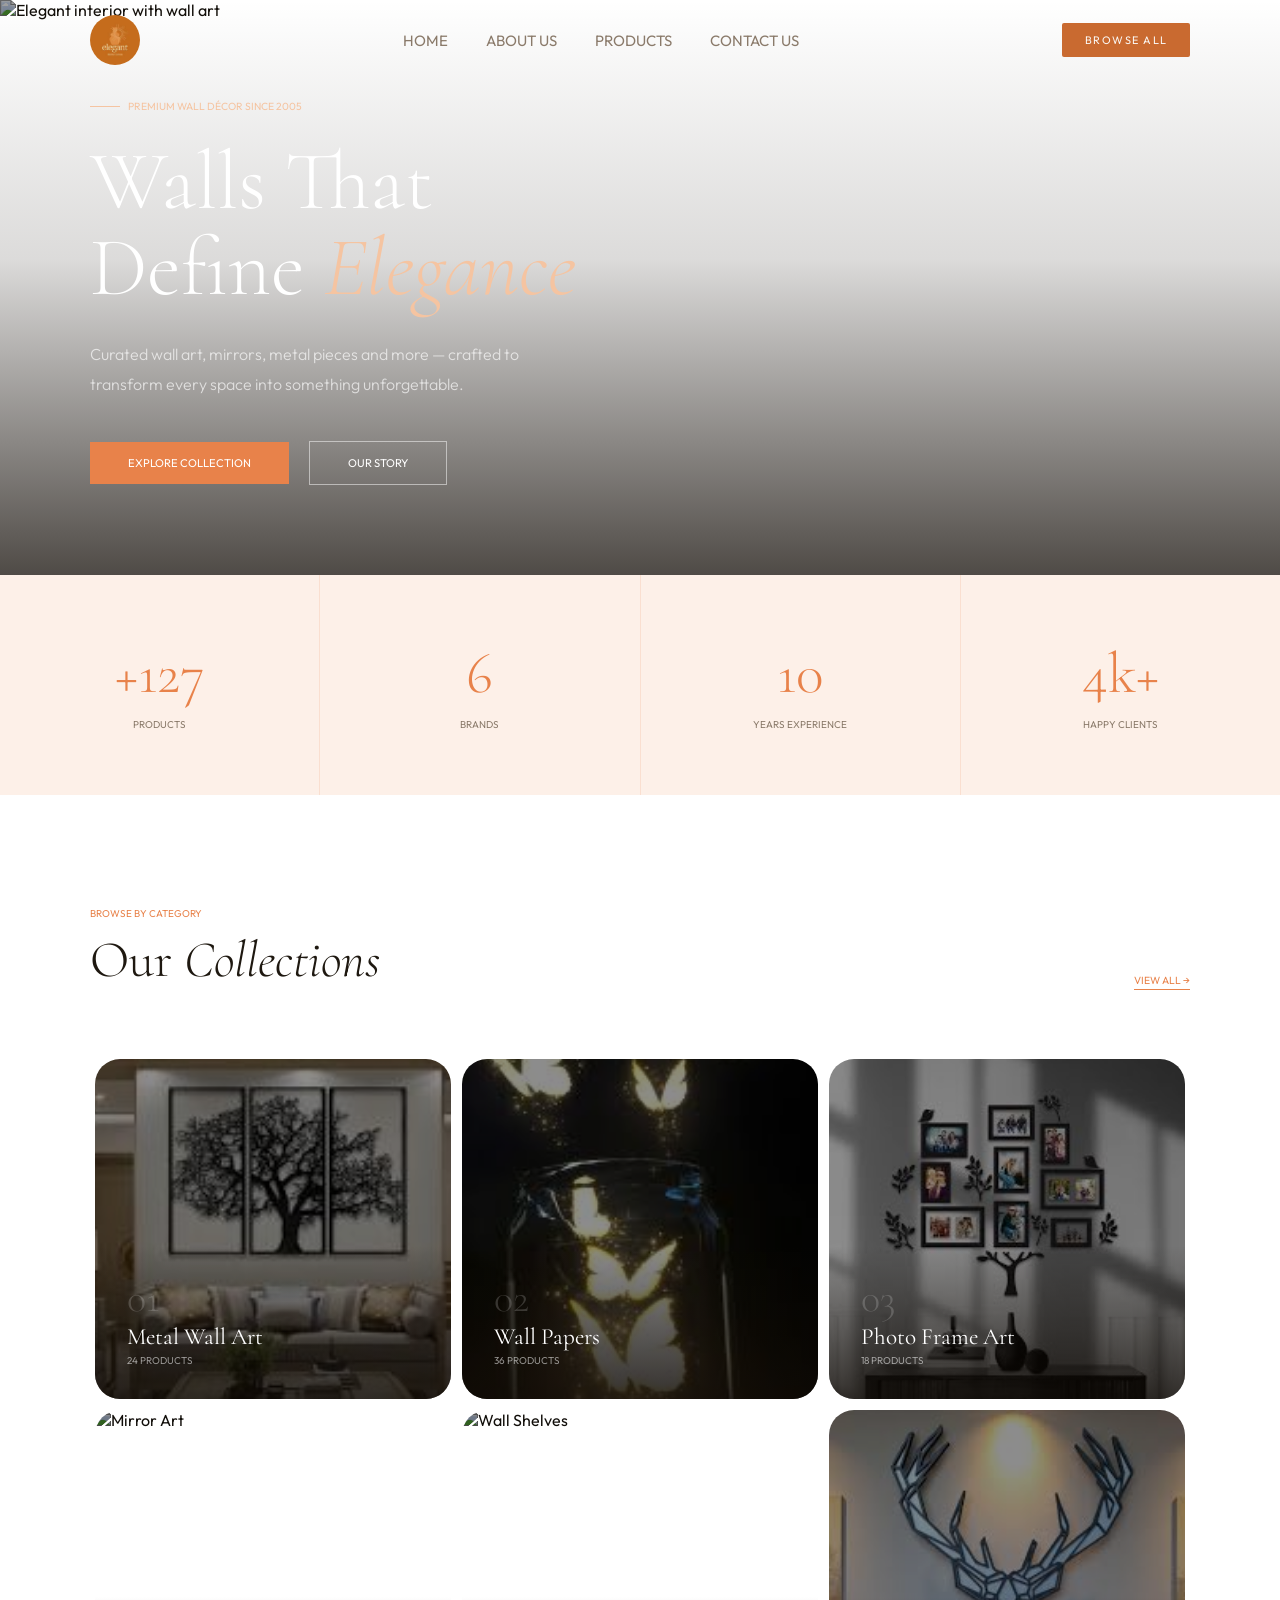
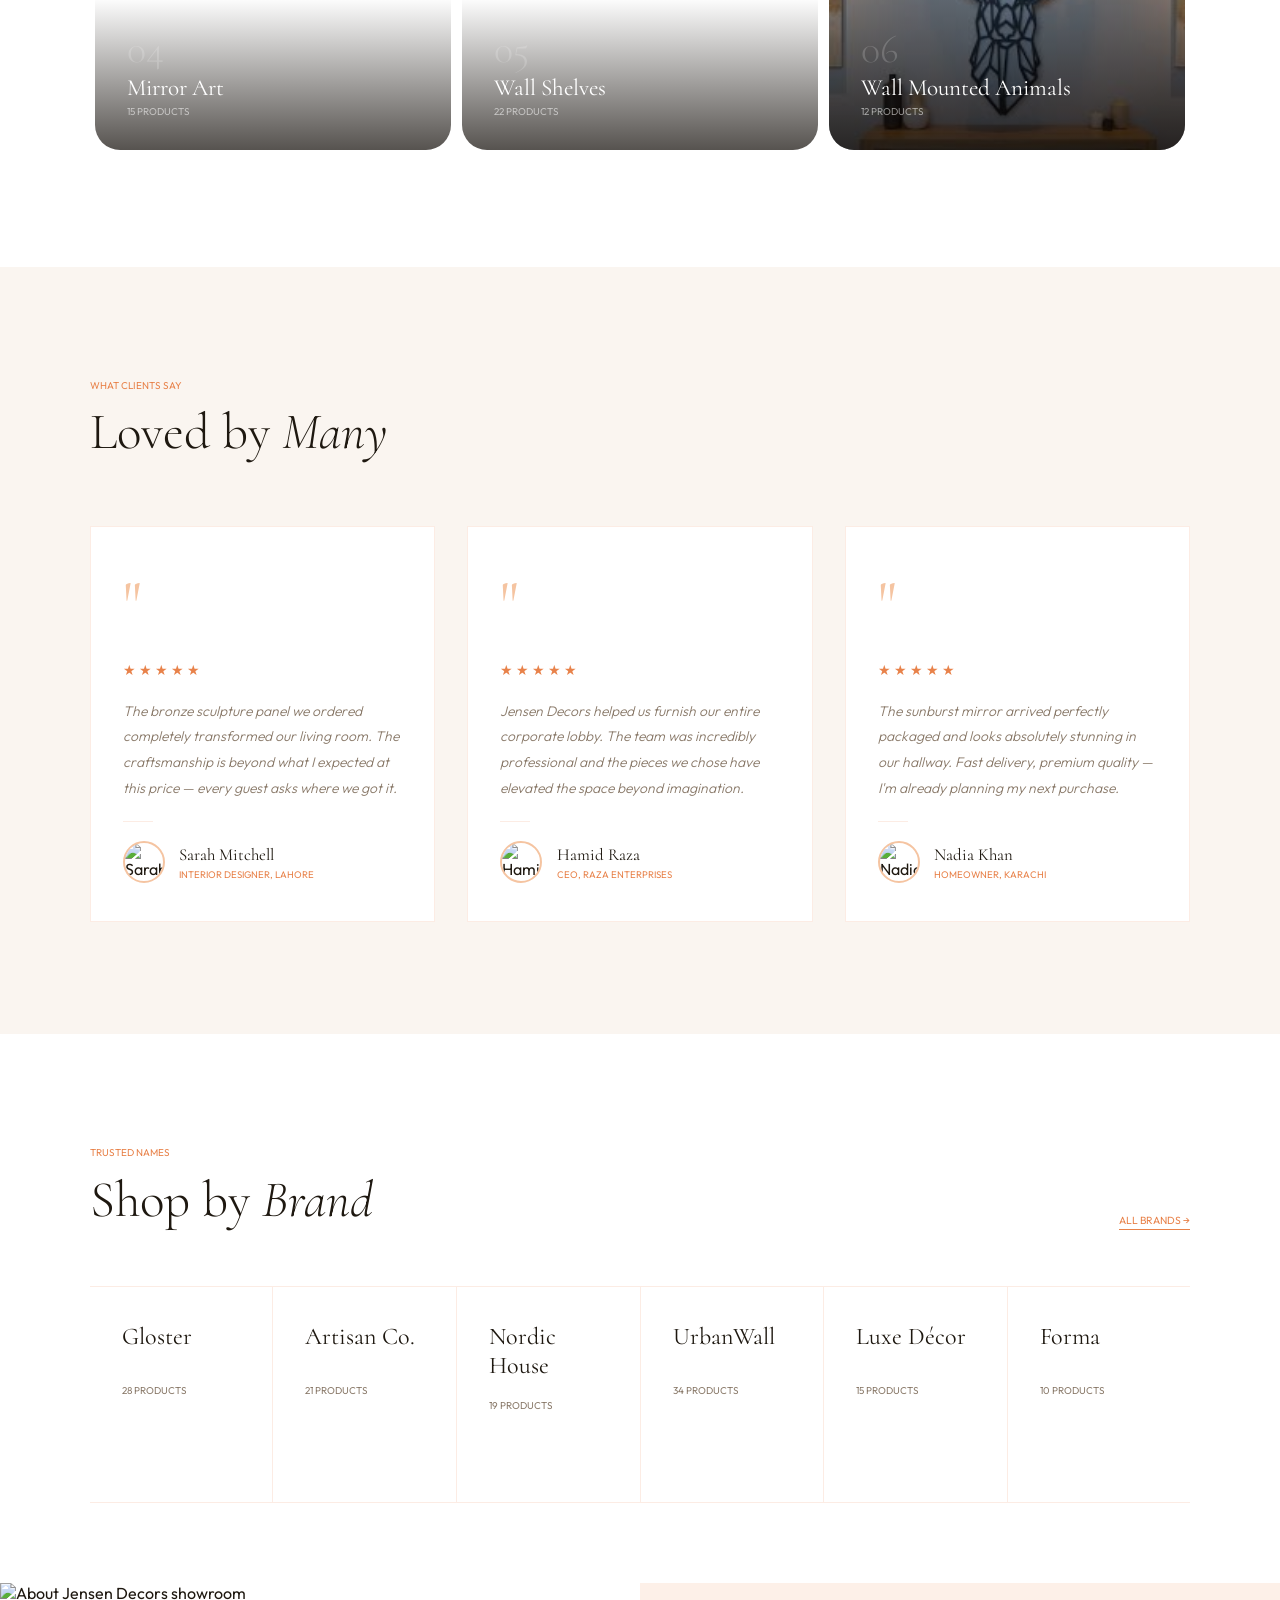
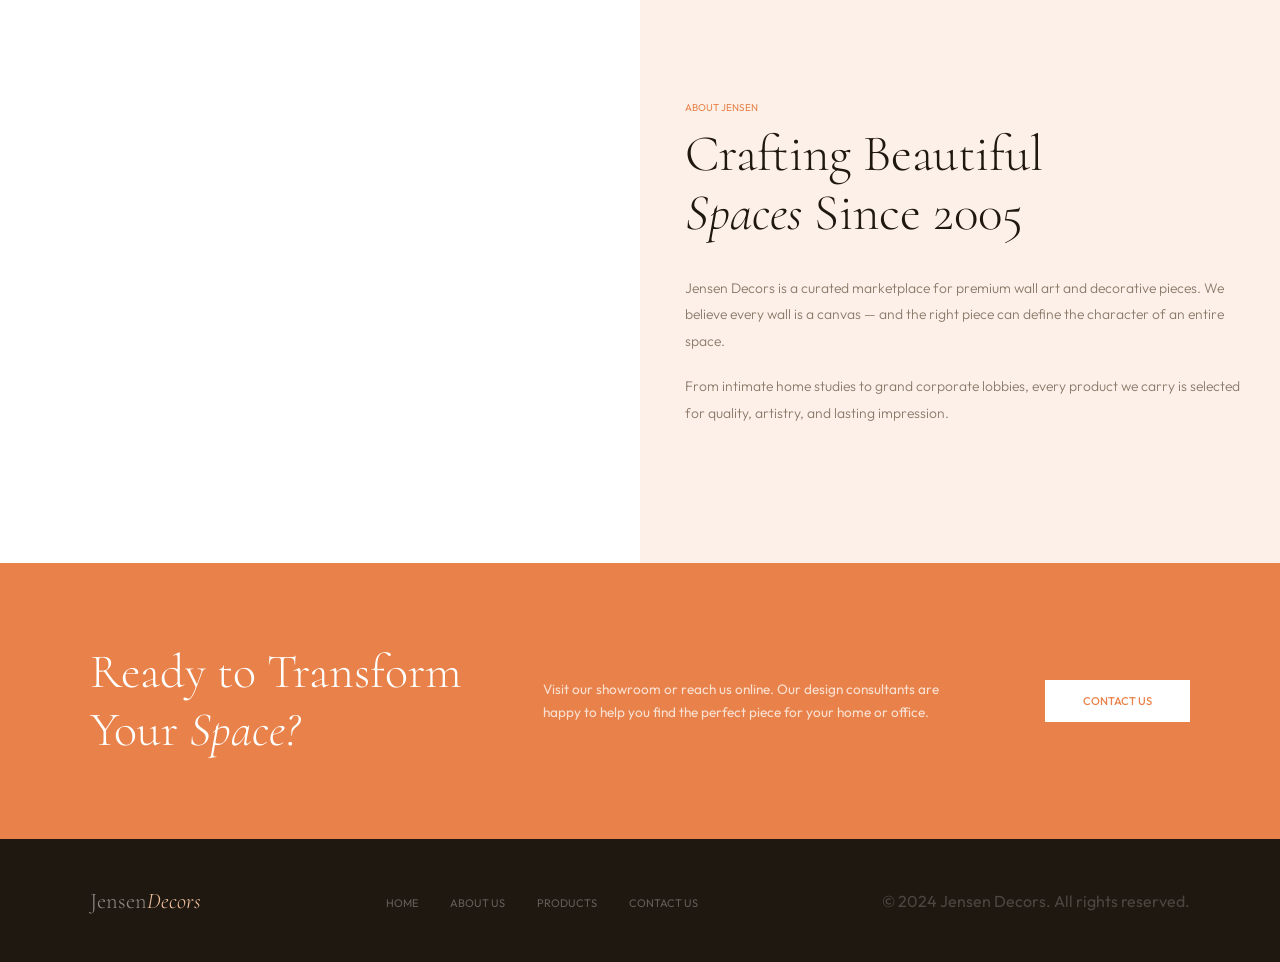
==== index.html @ 9421e1d6 "project of jenson" ====
<!DOCTYPE html>
<html lang="en">

<head>
  <meta charset="UTF-8" />
  <meta name="viewport" content="width=device-width, initial-scale=1.0" />
  <title>Jensen Decors — Premium Wall Art</title>
  <link
    href="https://fonts.googleapis.com/css2?family=Cormorant:ital,wght@0,300;0,400;0,500;1,300;1,400&family=Outfit:wght@300;400;500&display=swap"
    rel="stylesheet" />
  <link rel="stylesheet" href="CSS/index.css">
  <style>
 
  </style>
</head>

<body>

  <!-- NAV -->
  <nav id="nav">
    <img src="Images/Logo.jpg" alt="Logo" class="logo">
    <ul class="nav-menu">
      <li><a href="index.html">Home</a></li>
      <li><a href="about.html">About Us</a></li>
      <li><a href="products.html">Products</a></li>
      <li><a href="contact.html">Contact Us</a></li>
    </ul>
    <a class="nav-cta" href="products.html">Browse All</a>
    <button class="hbg" id="hbg" aria-label="Toggle menu" aria-expanded="false">
      <span></span><span></span><span></span>
    </button>
  </nav>

  <!-- MOBILE NAV DRAWER -->
  <div class="mob-nav" id="mobNav" role="navigation" aria-label="Mobile navigation">
    <a href="index.html">Home</a>
    <a href="about.html">About Us</a>
    <a href="products.html">Product</a>
    <a href="contact.html">Contact Us</a>
  </div>

  <!-- HERO -->
  <section id="hero">
    <div class="hero-img">
      <img src="https://images.unsplash.com/photo-1586023492125-27b2c045efd7?w=1800&q=80"
        alt="Elegant interior with wall art" />
    </div>
    <div class="hero-overlay"></div>
    <div class="hero-content">
      <div class="hero-tag">Premium Wall Décor Since 2005</div>
      <h1 class="hero-h1">Walls That<br>Define <em>Elegance</em></h1>
      <p class="hero-sub">Curated wall art, mirrors, metal pieces and more — crafted to transform every space into
        something unforgettable.</p>
      <div class="hero-btns">
        <a class="btn-o" href="#categories">Explore Collection</a>
        <a class="btn-w" href="about.html">Our Story</a>
      </div>
    </div>
  </section>

  <!-- STRIP -->
  <div class="strip reveal">
    <div class="strip-item">
      <div class="strip-num">+127</div>
      <div class="strip-label">Products</div>
    </div>
    <div class="strip-item">
      <div class="strip-num">6</div>
      <div class="strip-label">Brands</div>
    </div>
    <div class="strip-item">
      <div class="strip-num">10</div>
      <div class="strip-label">Years Experience</div>
    </div>
    <div class="strip-item">
      <div class="strip-num">4k+</div>
      <div class="strip-label">Happy Clients</div>
    </div>
  </div>

  <!-- CATEGORIES -->
  <section class="sec" id="categories">
    <div class="cat-header reveal">
      <div>
        <div class="eyebrow">Browse by Category</div>
        <h2 class="sec-h2">Our <em>Collections</em></h2>
      </div>
      <a class="see-all" href="products.html">View All →</a>
    </div>

    <div class="cat-list reveal">
      <div class="cat-item">
        <img src="Images/Metal Art.jpg" alt="Metal Wall Art" />
        <div class="cat-arrow">→</div>
        <div class="cat-item-body">
          <div class="cat-num">01</div>
          <div class="cat-name">Metal Wall Art</div>
          <div class="cat-sub">24 Products</div>
        </div>
      </div>
      <div class="cat-item">
        <img src="Images/Wallpaper.jpg" alt="Wall Papers" />
        <div class="cat-arrow">→</div>
        <div class="cat-item-body">
          <div class="cat-num">02</div>
          <div class="cat-name">Wall Papers</div>
          <div class="cat-sub">36 Products</div>
        </div>
      </div>
      <div class="cat-item">
        <img src="Images/PhotoFrame.jpg" alt="Photo Frame Art" />
        <div class="cat-arrow">→</div>
        <div class="cat-item-body">
          <div class="cat-num">03</div>
          <div class="cat-name">Photo Frame Art</div>
          <div class="cat-sub">18 Products</div>
        </div>
      </div>
      <div class="cat-item">
        <img src="https://images.unsplash.com/photo-1618220179428-22790b461013?w=800&q=80" alt="Mirror Art" />
        <div class="cat-arrow">→</div>
        <div class="cat-item-body">
          <div class="cat-num">04</div>
          <div class="cat-name">Mirror Art</div>
          <div class="cat-sub">15 Products</div>
        </div>
      </div>
      <div class="cat-item">
        <img src="https://images.unsplash.com/photo-1555041469-a586c61ea9bc?w=800&q=80" alt="Wall Shelves" />
        <div class="cat-arrow">→</div>
        <div class="cat-item-body">
          <div class="cat-num">05</div>
          <div class="cat-name">Wall Shelves</div>
          <div class="cat-sub">22 Products</div>
        </div>
      </div>
      <div class="cat-item">
        <img src="Images/mounted animals.jpg" alt="Wall Mounted Animals" />
        <div class="cat-arrow">→</div>
        <div class="cat-item-body">
          <div class="cat-num">06</div>
          <div class="cat-name">Wall Mounted Animals</div>
          <div class="cat-sub">12 Products</div>
        </div>
      </div>
    </div>
  </section>

  <!-- TESTIMONIALS -->
  <section class="sec" id="testimonials">
    <div class="reveal">
      <div class="eyebrow">What Clients Say</div>
      <h2 class="sec-h2">Loved by <em>Many</em></h2>
    </div>
    <div class="testi-grid">
      <div class="testi-card reveal">
        <div class="testi-quote-icon">"</div>
        <div class="testi-stars">
          <span class="testi-star">★</span><span class="testi-star">★</span><span class="testi-star">★</span><span
            class="testi-star">★</span><span class="testi-star">★</span>
        </div>
        <p class="testi-text">The bronze sculpture panel we ordered completely transformed our living room. The
          craftsmanship is beyond what I expected at this price — every guest asks where we got it.</p>
        <div class="testi-divider"></div>
        <div class="testi-author">
          <div class="testi-avatar">
            <img src="https://images.unsplash.com/photo-1494790108377-be9c29b29330?w=100&q=80" alt="Sarah M." />
          </div>
          <div>
            <div class="testi-name">Sarah Mitchell</div>
            <div class="testi-role">Interior Designer, Lahore</div>
          </div>
        </div>
      </div>
      <div class="testi-card reveal reveal-d1">
        <div class="testi-quote-icon">"</div>
        <div class="testi-stars">
          <span class="testi-star">★</span><span class="testi-star">★</span><span class="testi-star">★</span><span
            class="testi-star">★</span><span class="testi-star">★</span>
        </div>
        <p class="testi-text">Jensen Decors helped us furnish our entire corporate lobby. The team was incredibly
          professional and the pieces we chose have elevated the space beyond imagination.</p>
        <div class="testi-divider"></div>
        <div class="testi-author">
          <div class="testi-avatar">
            <img src="https://images.unsplash.com/photo-1472099645785-5658abf4ff4e?w=100&q=80" alt="Hamid R." />
          </div>
          <div>
            <div class="testi-name">Hamid Raza</div>
            <div class="testi-role">CEO, Raza Enterprises</div>
          </div>
        </div>
      </div>
      <div class="testi-card reveal reveal-d2">
        <div class="testi-quote-icon">"</div>
        <div class="testi-stars">
          <span class="testi-star">★</span><span class="testi-star">★</span><span class="testi-star">★</span><span
            class="testi-star">★</span><span class="testi-star">★</span>
        </div>
        <p class="testi-text">The sunburst mirror arrived perfectly packaged and looks absolutely stunning in our
          hallway. Fast delivery, premium quality — I'm already planning my next purchase.</p>
        <div class="testi-divider"></div>
        <div class="testi-author">
          <div class="testi-avatar">
            <img src="https://images.unsplash.com/photo-1438761681033-6461ffad8d80?w=100&q=80" alt="Nadia K." />
          </div>
          <div>
            <div class="testi-name">Nadia Khan</div>
            <div class="testi-role">Homeowner, Karachi</div>
          </div>
        </div>
      </div>
    </div>
  </section>

  <!-- BRANDS -->
  <section class="sec" id="brands" style="padding-bottom:5rem;">
    <div class="reveal" style="display:flex;justify-content:space-between;align-items:flex-end;">
      <div>
        <div class="eyebrow">Trusted Names</div>
        <h2 class="sec-h2">Shop by <em>Brand</em></h2>
      </div>
      <a class="see-all" href="products.html">All Brands →</a>
    </div>
    <div class="brand-row reveal">
      <a class="brand-col" href="#">
        <div class="brand-col-name">Gloster</div>
        <div class="brand-col-count">28 Products</div>
        <div class="brand-col-arr">→</div>
      </a>
      <a class="brand-col" href="#">
        <div class="brand-col-name">Artisan Co.</div>
        <div class="brand-col-count">21 Products</div>
        <div class="brand-col-arr">→</div>
      </a>
      <a class="brand-col" href="#">
        <div class="brand-col-name">Nordic House</div>
        <div class="brand-col-count">19 Products</div>
        <div class="brand-col-arr">→</div>
      </a>
      <a class="brand-col" href="#">
        <div class="brand-col-name">UrbanWall</div>
        <div class="brand-col-count">34 Products</div>
        <div class="brand-col-arr">→</div>
      </a>
      <a class="brand-col" href="#">
        <div class="brand-col-name">Luxe Décor</div>
        <div class="brand-col-count">15 Products</div>
        <div class="brand-col-arr">→</div>
      </a>
      <a class="brand-col" href="#">
        <div class="brand-col-name">Forma</div>
        <div class="brand-col-count">10 Products</div>
        <div class="brand-col-arr">→</div>
      </a>
    </div>
  </section>

  <!-- ABOUT -->
  <div id="about">
    <div class="about-img reveal">
      <img src="https://images.unsplash.com/photo-1600210492486-724fe5c67fb0?w=900&q=80"
        alt="About Jensen Decors showroom" />
    </div>
    <div class="about-body reveal reveal-d1">
      <div class="eyebrow">About Jensen</div>
      <h2 class="sec-h2" style="margin-bottom:2rem;">Crafting Beautiful<br><em>Spaces</em> Since 2005</h2>
      <p class="about-p">Jensen Decors is a curated marketplace for premium wall art and decorative pieces. We believe
        every wall is a canvas — and the right piece can define the character of an entire space.</p>
      <p class="about-p">From intimate home studies to grand corporate lobbies, every product we carry is selected for
        quality, artistry, and lasting impression.</p>
    </div>
  </div>

  <!-- CONTACT BAND -->
  <div class="contact-band reveal">
    <div>
      <h2>Ready to Transform<br>Your <em>Space?</em></h2>
    </div>
    <p>Visit our showroom or reach us online. Our design consultants are happy to help you find the perfect piece for
      your home or office.</p>
    <a class="btn-white" href="contact.html">Contact Us</a>
  </div>

  <!-- FOOTER -->
  <footer>
    <div class="foot-logo">Jensen<span>Decors</span></div>
    <ul class="foot-links">
      <li><a href="index.html">Home</a></li>
      <li><a href="about.html">About Us</a></li>
      <li><a href="products.html">Products</a></li>
      <li><a href="contact.html">Contact Us</a></li>
    </ul>
    <span class="foot-copy">© 2024 Jensen Decors. All rights reserved.</span>
  </footer>

  <script>
    // Sticky nav
    window.addEventListener('scroll', () => {
      document.getElementById('nav').classList.toggle('stuck', scrollY > 60);
    });

    // Scroll reveal
    const io = new IntersectionObserver(entries => {
      entries.forEach(e => { if (e.isIntersecting) { e.target.classList.add('on'); io.unobserve(e.target); } });
    }, { threshold: 0.1 });
    document.querySelectorAll('.reveal').forEach(el => io.observe(el));

    // Hamburger toggle
    const hbg    = document.getElementById('hbg');
    const mobNav = document.getElementById('mobNav');
    let isOpen   = false;

    hbg.addEventListener('click', function () {
      isOpen = !isOpen;
      hbg.classList.toggle('open', isOpen);
      hbg.setAttribute('aria-expanded', isOpen);

      if (isOpen) {
        mobNav.style.display = 'flex';
        mobNav.offsetHeight;
        mobNav.classList.add('open');
      } else {
        mobNav.classList.remove('open');
        mobNav.addEventListener('transitionend', function handler() {
          if (!isOpen) mobNav.style.display = 'none';
          mobNav.removeEventListener('transitionend', handler);
        });
      }
    });

    mobNav.querySelectorAll('a').forEach(function (link) {
      link.addEventListener('click', function () {
        isOpen = false;
        hbg.classList.remove('open');
        hbg.setAttribute('aria-expanded', 'false');
        mobNav.classList.remove('open');
        mobNav.addEventListener('transitionend', function handler() {
          mobNav.style.display = 'none';
          mobNav.removeEventListener('transitionend', handler);
        });
      });
    });
  </script>
</body>

</html>
---- CSS/index.css ----
*,
*::before,
*::after {
  margin: 0;
  padding: 0;
  box-sizing: border-box;
}

body {
  font-family: 'Outfit', sans-serif;
  background: #fff;
  color: #1e1810;
  overflow-x: hidden;
}

img {
  display: block;
  width: 100%;
  height: 100%;
  object-fit: cover;
}

a {
  text-decoration: none;
  color: inherit;
}

/* NAV */
nav {
  position: fixed;
  top: 0;
  left: 0;
  right: 0;
  z-index: 1000;
  display: flex;
  align-items: center;
  justify-content: space-between;
  padding: 25.6px 7%;
  transition: background .45s;
  height: 80px;
}

nav.stuck {
  background: rgba(255, 255, 255, .94);
}


.logo {
  height: 50px;
  width: 50px;
  border-radius: 50%;
  object-fit: contain;
}

.nav-menu {
  display: flex;
  gap: 38px;
  list-style: none;
}

.nav-menu a {
  position: relative;
  font-size: 15px;
  text-transform: uppercase;
  color: #8a7a6a;
  position: relative;
  padding-bottom: 3px;
  transition: all ease-in 300ms;
}

.nav-menu a::after {
  content: "";
  position: absolute;
  bottom: 0;
  left: 0;
  width: 0;
  height: 1px;
  background: #e8824a;
  transition: all ease-in 350ms;
}

.nav-menu a:hover {
  color: #e8824a;
}

.nav-menu a:hover::after {
  width: 100%;
}

   .nav-cta {
      background-color: #c96a30;
      font-family: 'Outfit', sans-serif;
      font-size: .68rem;
      letter-spacing: .14em;
      text-transform: uppercase;
      padding: .6rem 1.4rem;
      color: #faf7f3;
      text-decoration: none;
      border-radius: 2px;
      transition: background .25s, color .25s;
    }

    .nav-cta:hover { background: #1e1810; color: #fff; }

/* HAMBURGER — hidden on desktop, shown on mobile via media query */
.hbg {
  display: none;
  flex-direction: column;
  justify-content: center;
  align-items: center;
  gap: 5px;
  width: 44px;
  height: 44px;
  background: none;
  border: none;
  cursor: pointer;
  padding: 8px;
  border-radius: 6px;
  flex-shrink: 0;
  z-index: 1100;
}

.hbg span {
  display: block;
  width: 24px;
  height: 2px;
  background: #1e1810;
  border-radius: 2px;
  transition: transform 0.3s, opacity 0.3s;
}

/* HERO */
#hero {
  padding-top: 100px;
  height: 100%;
  position: relative;
  overflow: hidden;
  display: flex;
  align-items: flex-end;
}

.hero-img {
  position: absolute;
  inset: 0;
}

.hero-img img {
  object-position: center 30%;
  filter: brightness(.62);
}

.hero-overlay {
  position: absolute;
  inset: 0;
  background: linear-gradient(to top, rgba(20, 14, 8, .75) 0%, rgba(20, 14, 8, .15) 55%, transparent 100%);
}

.hero-content {
  position: relative;
  z-index: 2;
  padding: 0 7% 7%;
  max-width: 820px;
}

.hero-tag {
  display: flex;
  align-items: center;
  gap: 8px;
  font-size: .65rem;
  text-transform: uppercase;
  color: #f5c4a1;
  margin-bottom: 1.6rem;
}

.hero-tag::before {
  content: '';
  width: 30px;
  height: 1px;
  background: #f5c4a1;
}

.hero-h1 {
  font-family: 'Cormorant', serif;
  font-size: clamp(3.4rem, 6.5vw, 6rem);
  font-weight: 300;
  line-height: 1.04;
  color: #fff;
  margin-bottom: 1.8rem;
}

.hero-h1 em {
  font-style: italic;
  color: #f5c4a1;
}

.hero-sub {
  font-size: 12.5x;
  color: rgba(255, 255, 255, .65);
  line-height: 1.85;
  font-weight: 300;
  max-width: 440px;
  margin-bottom: 2.6rem;
}

.hero-btns {
  display: flex;
  gap: 1.2rem;
  align-items: center;
}

.btn-w {
  font-size: .7rem;
  text-transform: uppercase;
  color: #fff;
  border: 1px solid rgba(255, 255, 255, .5);
  padding: .88rem 2.4rem;
  transition: background .35s, border-color .35s;
}

.btn-w:hover {
  background: rgba(255, 255, 255, .1);
  border-color: #fff;
}

.btn-o {
  font-size: .7rem;
  text-transform: uppercase;
  color: #fff;
  background: #e8824a;
  padding: .88rem 2.4rem;
  transition: opacity .3s;
}

.btn-o:hover {
  opacity: .88;
}

/* STRIP */
.strip {
  display: flex;
  justify-content: center;
  background: #fdf0e8;
}

.strip-item {
  flex: 1;
  text-align: center;
  padding: 4rem 1rem;
  border-right: 1px solid rgba(232, 130, 74, .15);
  cursor: default;
  position: relative;
  overflow: hidden;
  transition: all ease-in 40ms;
}

.strip-item::after {
  content: '';
  position: absolute;
  bottom: 0;
  left: 50%;
  transform: translateX(-50%) scaleX(0);
  width: 40px;
  height: 2px;
  background: #e8824a;
  transition: transform .45s cubic-bezier(.16, 1, .3, 1);
}

.strip-item:hover::after {
  transform: translateX(-50%) scaleX(1);
}

.strip-item:last-child {
  border-right: none;
}

.strip-item:hover {
  background: rgba(232, 130, 74, .07);
}

.strip-num {
  font-family: 'Cormorant', serif;
  font-size: 3.6rem;
  font-weight: 300;
  color: #e8824a;
  transition: all ease-in .45s cubic-bezier(.16, 1, .3, 1);
}

.strip-item:hover .strip-num {
  transform: translateY(-4px) scale(1.08);
}

.strip-label {
  font-size: .62rem;
  text-transform: uppercase;
  color: #8a7a6a;
  margin-top: .55rem;
  transition: all ease-in .4s, color .3s;
}

.strip-item:hover .strip-label {
  color: #1e1810;
}

/* SHARED SECTION */
.sec {
  padding: 112px 7%;
}

.eyebrow {
  font-size: .62rem;
  text-transform: uppercase;
  color: #e8824a;
  margin-bottom: .7rem;
}

.sec-h2 {
  font-family: 'Cormorant', serif;
  font-size: clamp(2.2rem, 4vw, 3.4rem);
  font-weight: 300;
  line-height: 1.15;
  color: #1e1810;
}

.sec-h2 em {
  font-style: italic;
}

/* CATEGORIES */
.cat-header {
  display: flex;
  justify-content: space-between;
  align-items: flex-end;
  margin-bottom: 4rem;
}

.see-all {
  font-size: .65rem;
  text-transform: uppercase;
  color: #e8824a;
  border-bottom: 1px solid #e8824a;
  padding-bottom: 2px;
  transition: opacity .3s;
}

.see-all:hover {
  opacity: .65;
}

.cat-list {
  display: grid;
  grid-template-columns: repeat(3, 1fr);
  gap: 1px;
}

.cat-item {
  position: relative;
  overflow: hidden;
  height: 340px;
  display: flex;
  align-items: flex-end;
  cursor: pointer;
  border-radius: 25px;
  margin: 5px;
}

.cat-item img {
  position: absolute;
  inset: 0;
  filter: brightness(.55);
  transition: transform .65s cubic-bezier(.25, .46, .45, .94);
}

.cat-item:hover img {
  transform: scale(1.06);
}

.cat-item-body {
  position: relative;
  z-index: 2;
  padding: 2rem;
  width: 100%;
  background: linear-gradient(transparent, rgba(15, 10, 5, .7));
}

.cat-num {
  font-family: 'Cormorant', serif;
  font-size: 2.5rem;
  font-weight: 300;
  color: rgba(255, 255, 255, .18);
  line-height: 1;
  margin-bottom: .3rem;
}

.cat-name {
  font-family: 'Cormorant', serif;
  font-size: 1.45rem;
  font-weight: 400;
  color: #fff;
  margin-bottom: .2rem;
}

.cat-sub {
  font-size: .62rem;
  text-transform: uppercase;
  color: rgba(255, 255, 255, .55);
}

.cat-arrow {
  position: absolute;
  top: 1.5rem;
  right: 1.5rem;
  z-index: 2;
  width: 36px;
  height: 36px;
  border: 1px solid rgba(255, 255, 255, .3);
  display: flex;
  align-items: center;
  justify-content: center;
  color: #fff;
  opacity: 0;
  transform: translateY(6px);
  transition: opacity .35s, transform .35s;
}

.cat-item:hover .cat-arrow {
  opacity: 1;
  transform: translateY(0);
}

/* TESTIMONIALS */
#testimonials {
  background: #faf5f0;
}

.testi-grid {
  display: grid;
  grid-template-columns: repeat(3, 1fr);
  gap: 2rem;
  margin-top: 4rem;
}

.testi-card {
  background: #fff;
  padding: 2.4rem 2rem;
  border: 1px solid rgba(232, 130, 74, .15);
  display: flex;
  flex-direction: column;
  gap: 1.2rem;
  transition: box-shadow .35s, transform .35s;
}

.testi-card:hover {
  box-shadow: 0 12px 40px rgba(232, 130, 74, .12);
  transform: translateY(-4px);
}

.testi-quote-icon {
  font-family: 'Cormorant', serif;
  font-size: 4rem;
  color: #f5c4a1;
}

.testi-text {
  font-size: .87rem;
  color: #8a7a6a;
  line-height: 1.85;
  font-weight: 300;
  font-style: italic;
  flex: 1;
}

.testi-stars {
  display: flex;
  gap: 3px;
}

.testi-star {
  color: #e8824a;
  font-size: .9rem;
}

.testi-divider {
  width: 30px;
  height: 1px;
  background: rgba(232, 130, 74, .15);
}

.testi-author {
  display: flex;
  align-items: center;
  gap: .9rem;
}

.testi-avatar {
  width: 42px;
  height: 42px;
  border-radius: 50%;
  overflow: hidden;
  flex-shrink: 0;
  border: 2px solid #f5c4a1;
}

.testi-avatar img {
  width: 100%;
  height: 100%;
  object-fit: cover;
}

.testi-name {
  font-family: 'Cormorant', serif;
  font-size: 1.05rem;
  color: #1e1810;
}

.testi-role {
  font-size: .6rem;
  text-transform: uppercase;
  color: #e8824a;
  margin-top: .15rem;
}

/* BRANDS */
#brands {
  background: #fff;
}

.brand-row {
  display: flex;
  margin-top: 3.5rem;
  border-top: 1px solid rgba(232, 130, 74, .15);
}

.brand-col {
  flex: 1;
  padding: 2.2rem 2rem;
  border-right: 1px solid rgba(232, 130, 74, .15);
  border-bottom: 1px solid rgba(232, 130, 74, .15);
  cursor: pointer;
  display: flex;
  flex-direction: column;
  justify-content: space-between;
  transition: background .3s;
}

.brand-col:last-child {
  border-right: none;
}

.brand-col:hover {
  background: #fdf0e8;
}

.brand-col-name {
  font-family: 'Cormorant', serif;
  font-size: 1.5rem;
  color: #1e1810;
  margin-bottom: 1.2rem;
}

.brand-col-count {
  font-size: .62rem;
  text-transform: uppercase;
  color: #8a7a6a;
}

.brand-col-arr {
  font-size: 1.1rem;
  color: #e8824a;
  margin-top: 2rem;
  opacity: 0;
  transform: translateX(-6px);
  transition: opacity .3s, transform .3s;
}

.brand-col:hover .brand-col-arr {
  opacity: 1;
}

#about {
  display: grid;
  grid-template-columns: 1fr 1fr;
  min-height: 580px;
}

.about-img {
  overflow: hidden;
}

.about-img img {
  height: 100%;
}

.about-body {
  background: #fdf0e8;
  padding: 6rem 6% 6rem 7%;
  display: flex;
  flex-direction: column;
  justify-content: center;
}

.about-body .sec-h2 {
  margin-bottom: 2rem;
}

.about-p {
  font-size: .87rem;
  color: #8a7a6a;
  line-height: 1.9;
  font-weight: 300;
  margin-bottom: 1.2rem;
}

.contact-band {
  background: #e8824a;
  padding: 5rem 7%;
  display: flex;
  align-items: center;
  justify-content: space-between;
  gap: 3rem;
}

.contact-band h2 {
  font-family: 'Cormorant', serif;
  font-size: clamp(2rem, 4vw, 3rem);
  font-weight: 300;
  color: #fff;
}

.contact-band h2 em {
  font-style: italic;
}

.contact-band p {
  font-size: .85rem;
  color: rgba(255, 255, 255, .75);
  line-height: 1.7;
  max-width: 420px;
}

.btn-white {
  flex-shrink: 0;
  font-size: .7rem;
  text-transform: uppercase;
  color: #e8824a;
  background: #fff;
  padding: .9rem 2.4rem;
  font-weight: 500;
  transition: opacity .3s;
}

.btn-white:hover {
  opacity: .9;
}

footer {
  background: #1e1810;
  padding: 3rem 7%;
  display: flex;
  justify-content: space-between;
  align-items: center;
}

.foot-logo {
  font-family: 'Cormorant', serif;
  font-size: 1.4rem;
  font-weight: 300;
  color: rgba(255, 255, 255, .5);
}

.foot-logo span {
  font-style: italic;
  color: #f5c4a1;
}

.foot-links {
  display: flex;
  gap: 2rem;
  list-style: none;
}

.foot-links a {
  font-size: 11px;
  text-transform: uppercase;
  color: rgba(255, 255, 255, .3);
  transition: color .3s;
}

.foot-links a:hover {
  color: #e8824a;
}

.foot-copy {
  font-size: 16px;
  color: rgba(255, 255, 255, .2);
}

.reveal {
  opacity: 0;
  transform: translateY(24px);
  transition: opacity .8s, transform .8s cubic-bezier(.16, 1, .3, 1);
}

.reveal.on {
  opacity: 1;
  transform: none;
}

.reveal-d1 {
  transition-delay: .1s;
}

.reveal-d2 {
  transition-delay: .2s;
}

.reveal-d3 {
  transition-delay: .3s;
}

@media(max-width:960px) {
  .cat-list {
    grid-template-columns: 1fr 1fr;
  }

  .cat-item {
    height: 280px;
  }

  .testi-grid {
    grid-template-columns: 1fr;
  }

  .brand-row {
    flex-wrap: wrap;
  }

  .brand-col {
    flex: 1 1 33%;
  }

  #about {
    grid-template-columns: 1fr;
  }

  .about-img {
    height: 320px;
  }

  .contact-band {
    flex-direction: column;
    text-align: center;
    align-items: center;
  }

  .contact-band p {
    max-width: 100%;
  }
}

@media(max-width:640px) {

  /* Hide desktop nav items */
  .nav-menu,
  .nav-cta {
    display: none;
  }

  .hbg {
    display: flex;
  }

  .sec {
    padding: 4rem 5%;
  }

  .cat-header {
    flex-direction: column;
    align-items: flex-start;
    gap: .8rem;
    margin-bottom: 2rem;
  }

  .cat-list {
    grid-template-columns: 1fr;
  }

  .cat-item {
    height: 240px;
  }

  .strip {
    flex-wrap: wrap;
  }

  .strip-item {
    flex: 1 1 50%;
    border-right: none;
    border-bottom: 1px solid rgba(232, 130, 74, .15);
    padding: 2.8rem 1rem;
  }

  .strip-item:nth-child(odd) {
    border-right: 1px solid rgba(232, 130, 74, .15);
  }

  .btn-o,
  .btn-w {
    width: 160px;
  }

  .hero-btns {
    flex-direction: column;
    align-items: flex-start;
    gap: .8rem;
  }

  .hero-sub {
    font-size: .82rem;
  }

  .brand-row {
    flex-direction: column;
  }

  .brand-col {
    flex: 1 1 100%;
    border-right: none;
  }

  .cat-item {
    width: 75%;
    margin: 20px 12.5%;
  }

  .about-body {
    padding: 3rem 5%;
  }

  .contact-band {
    padding: 3.5rem 5%;
    gap: 1.5rem;
  }

  footer {
    flex-direction: column;
    gap: 1.4rem;
    text-align: center;
  }

  .foot-links {
    justify-content: center;
    flex-wrap: wrap;
    gap: 1.2rem;
  }
}

@media(max-width:400px) {
  .strip-item {
    flex: 1 1 100%;
    border-right: none;
  }

  .hero-h1 {
    font-size: 2.6rem;
  }
}
 .hbg {
      display: none;
      flex-direction: column;
      justify-content: center;
      gap: 5px;
      cursor: pointer;
      border: none;
      background: none;
      padding: 4px;
      width: 32px;
      height: 32px;
    }

    .hbg span {
      display: block;
      width: 22px;
      height: 1.5px;
      background: var(--ink, #1e1810);
      transform-origin: center;
      transition: transform .38s cubic-bezier(.23, 1, .32, 1),
                  opacity   .28s ease,
                  width     .3s ease;
    }

    .hbg.open span:nth-child(1) { transform: translateY(6.5px) rotate(45deg); }
    .hbg.open span:nth-child(2) { opacity: 0; width: 0; }
    .hbg.open span:nth-child(3) { transform: translateY(-6.5px) rotate(-45deg); }

    /* ── MOBILE NAV DRAWER ── */
    .mob-nav {
      display: none;
      flex-direction: column;
      position: fixed;
      top: 65px; left: 0; right: 0;
      background: #fff;
      border-top: 1px solid rgba(232, 130, 74, .15);
      box-shadow: 0 8px 30px rgba(0, 0, 0, .08);
      z-index: 199;
      padding: 0 7%;
      overflow: hidden;
      max-height: 0;
      transition: max-height .42s cubic-bezier(.23, 1, .32, 1),
                  padding    .42s cubic-bezier(.23, 1, .32, 1);
    }

    .mob-nav.open {
      max-height: 400px;
      padding: 2rem 7%;
    }

    .mob-nav a {
      display: block;
      font-family: 'Outfit', sans-serif;
      font-size: .72rem;
      letter-spacing: .16em;
      text-transform: uppercase;
      color: #8a7a6a;
      font-weight: 400;
      text-decoration: none;
      padding: .6rem 0;
      border-bottom: 1px solid rgba(232, 130, 74, .15);
      transition: color .25s;
    }

    .mob-nav a:last-child { border-bottom: none; }
    .mob-nav a:hover,
    .mob-nav a.active { color: #e8824a; }

    @media (max-width: 900px) {
      .hbg { display: flex; }
    }
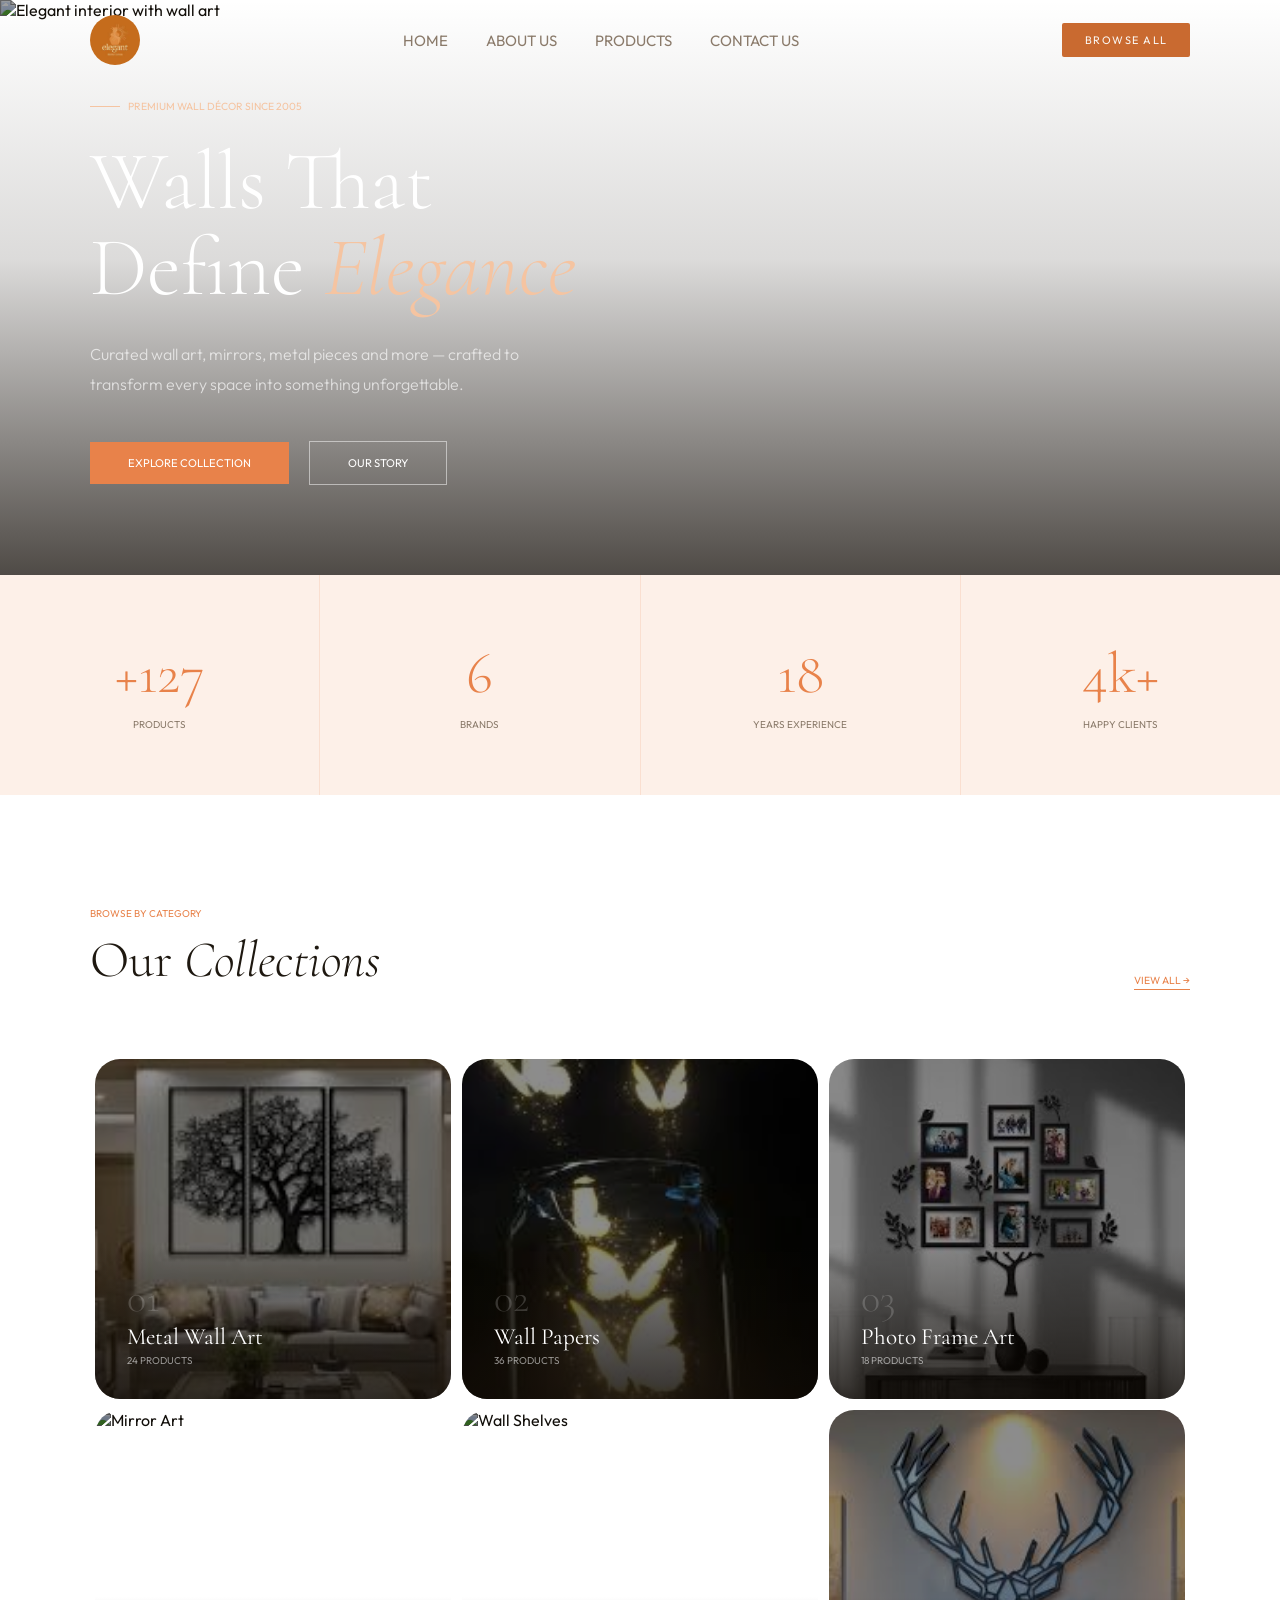
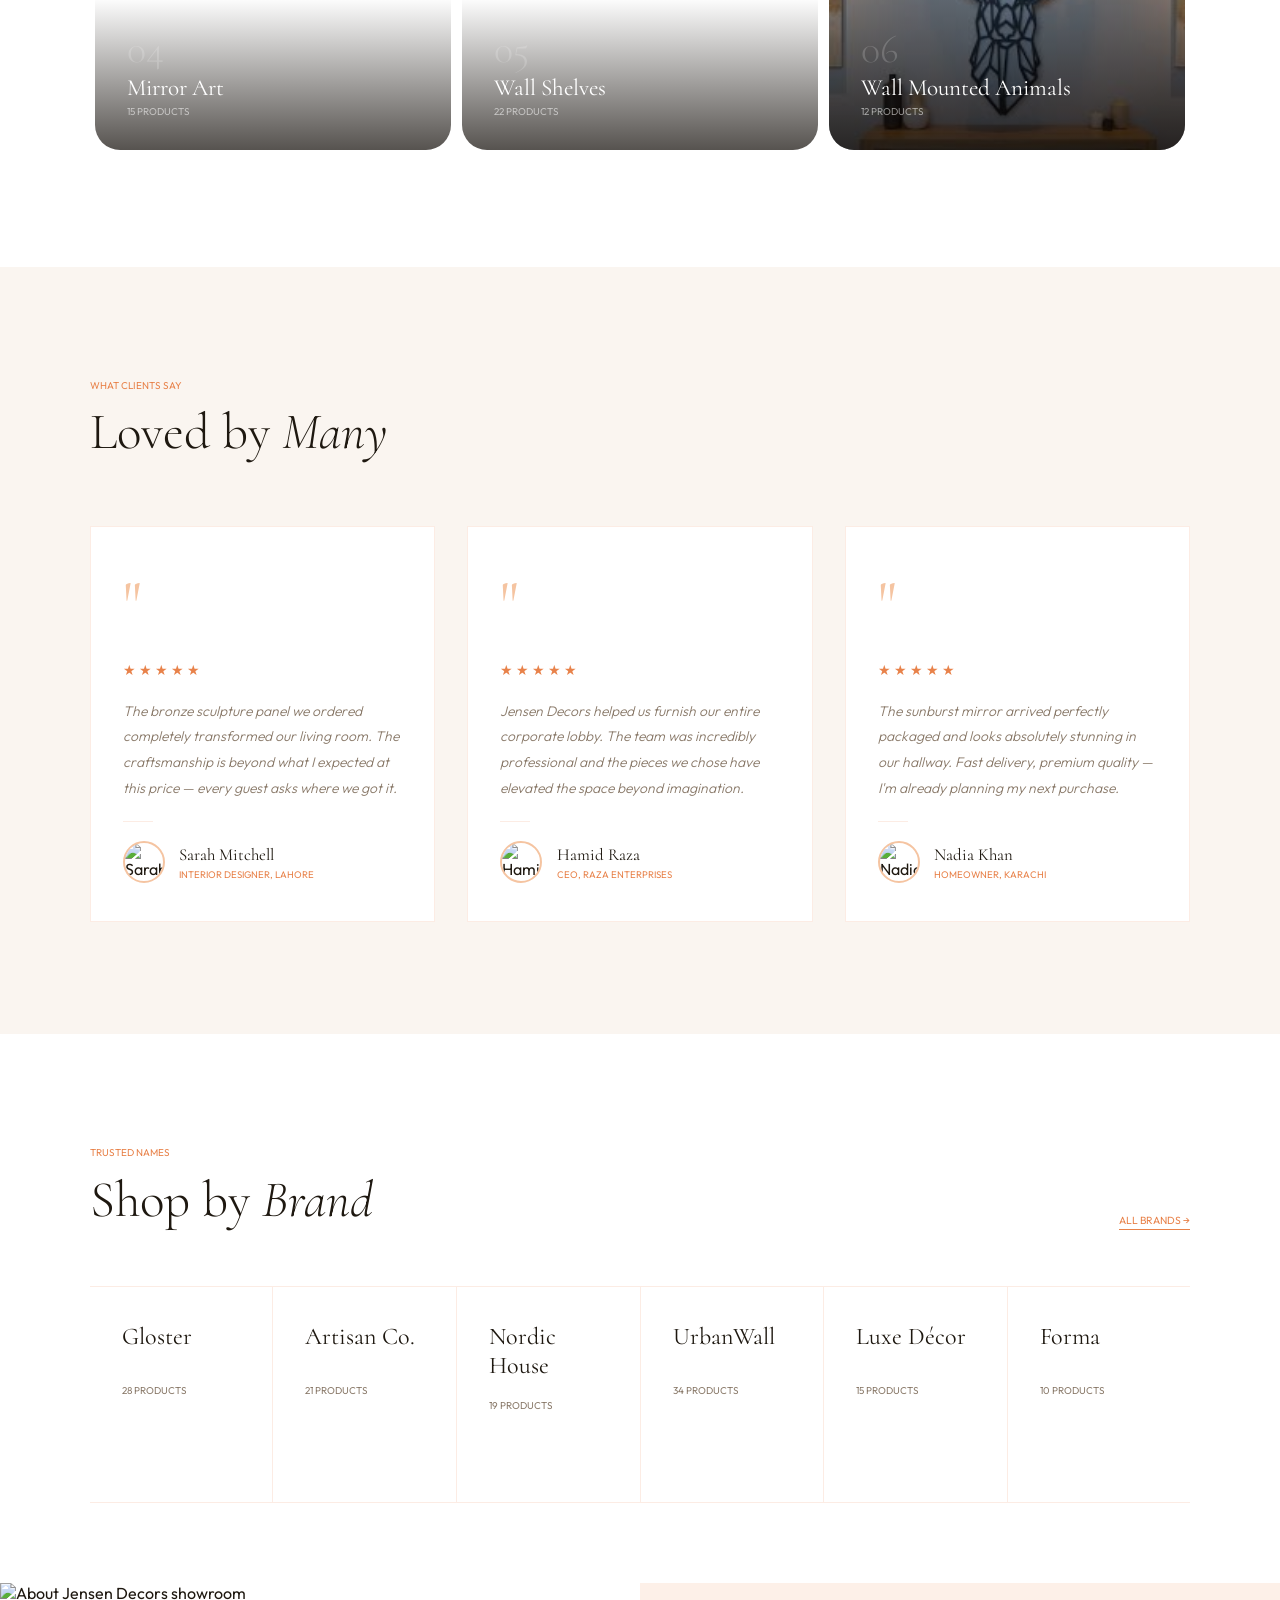
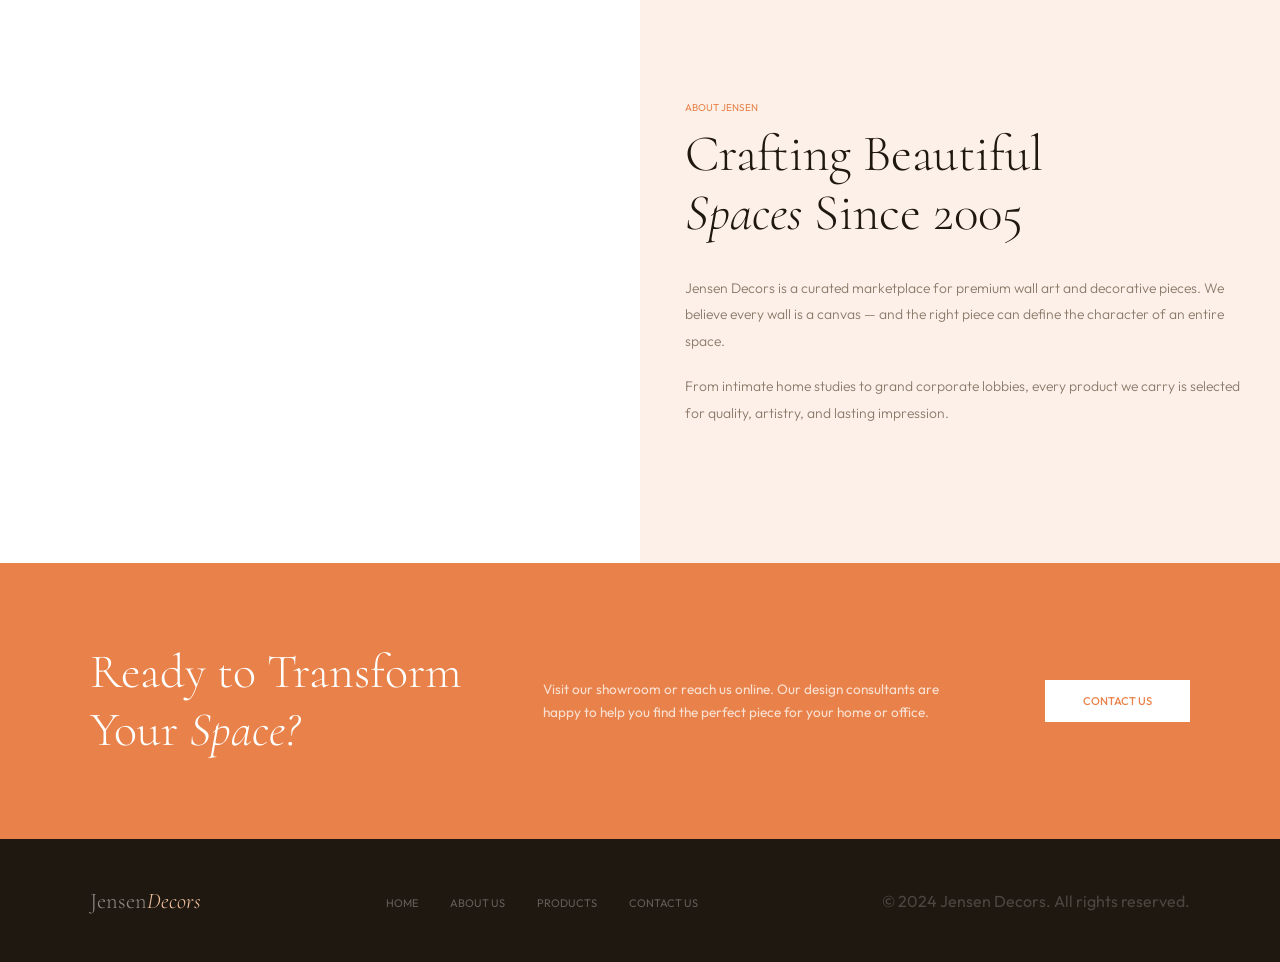
==== commit fef90a7f: "about strip change and documentation added" ====
--- a/index.html
+++ b/index.html
@@ -16,7 +16,7 @@
 
 <body>
 
-  <!-- NAV -->
+  <!-- nav -->
   <nav id="nav">
     <img src="Images/Logo.jpg" alt="Logo" class="logo">
     <ul class="nav-menu">
@@ -69,7 +69,7 @@
       <div class="strip-label">Brands</div>
     </div>
     <div class="strip-item">
-      <div class="strip-num">10</div>
+      <div class="strip-num">18</div>
       <div class="strip-label">Years Experience</div>
     </div>
     <div class="strip-item">
@@ -146,7 +146,7 @@
     </div>
   </section>
 
-  <!-- TESTIMONIALS -->
+  <!-- Testimonals -->
   <section class="sec" id="testimonials">
     <div class="reveal">
       <div class="eyebrow">What Clients Say</div>
@@ -213,7 +213,7 @@
     </div>
   </section>
 
-  <!-- BRANDS -->
+  <!-- Brand -->
   <section class="sec" id="brands" style="padding-bottom:5rem;">
     <div class="reveal" style="display:flex;justify-content:space-between;align-items:flex-end;">
       <div>
@@ -256,7 +256,7 @@
     </div>
   </section>
 
-  <!-- ABOUT -->
+  <!-- About -->
   <div id="about">
     <div class="about-img reveal">
       <img src="https://images.unsplash.com/photo-1600210492486-724fe5c67fb0?w=900&q=80"
@@ -272,7 +272,7 @@
     </div>
   </div>
 
-  <!-- CONTACT BAND -->
+  <!-- Contact band -->
   <div class="contact-band reveal">
     <div>
       <h2>Ready to Transform<br>Your <em>Space?</em></h2>
@@ -282,7 +282,7 @@
     <a class="btn-white" href="contact.html">Contact Us</a>
   </div>
 
-  <!-- FOOTER -->
+  <!-- Footer -->
   <footer>
     <div class="foot-logo">Jensen<span>Decors</span></div>
     <ul class="foot-links">
